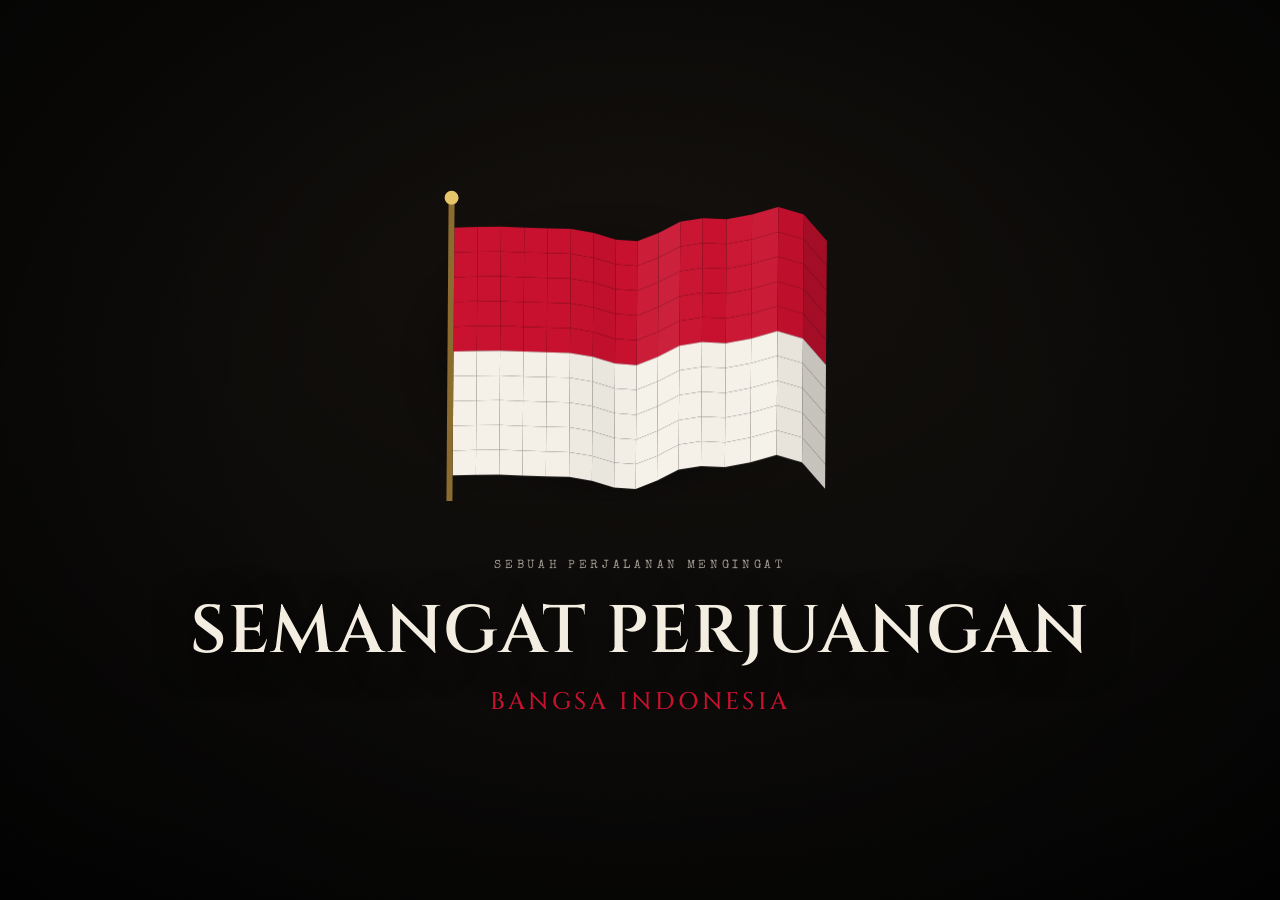
==== index.html @ 509b8d79 "Add files via upload" ====
<!doctype html>
<html lang="id">
<head>
  <meta charset="UTF-8" />
  <meta name="viewport" content="width=device-width, initial-scale=1, viewport-fit=cover" />
  <title>PERJUANGAN — Peta Perjuangan</title>
  <meta name="description" content="Road to Merdeka — sebuah perjalanan mengingat semangat perjuangan bangsa Indonesia." />
  <link rel="preconnect" href="https://fonts.googleapis.com" />
  <link rel="preconnect" href="https://fonts.gstatic.com" crossorigin />
  <link
    href="https://fonts.googleapis.com/css2?family=Cinzel:wght@500;600;700&family=Special+Elite&family=Inter:ital,wght@0,400;0,500;0,600;1,400&display=swap"
    rel="stylesheet"
  />
  <link rel="stylesheet" href="style.css" />
</head>
<body>
  <div id="app">
    <!-- ============================== ENTRANCE 1 — FLAG SPLASH ============================== -->
    <section id="entrance1" class="screen grain" aria-label="Layar pembuka">
      <div class="vignette"></div>

      <div class="flag-wrap" id="flagWrap">
        <canvas id="flagCanvas" aria-hidden="true"></canvas>
      </div>

      <div class="e1-text" id="e1Text">
        <p class="eyebrow">Sebuah Perjalanan Mengingat</p>
        <h1 class="title-display">SEMANGAT PERJUANGAN</h1>
        <p class="title-accent">Bangsa Indonesia</p>
      </div>

      <p class="e1-hint" id="e1Hint">Tekan spasi atau klik untuk melanjutkan</p>
    </section>

    <!-- ============================== ENTRANCE 2 — CREDITS ============================== -->
    <section id="entrance2" class="screen grain" hidden aria-label="Kredit">
      <div class="vignette"></div>
      <div class="credits">
        <p class="eyebrow">Road to Merdeka</p>
        <div class="credits-divider"></div>
        <h2>Dibuat untuk Hackathon</h2>
        <p class="maker">— Nama Pembuat —</p>
        <button class="btn btn--primary" id="ctaEnterMap">Masuk ke Peta Perjuangan</button>
      </div>
    </section>

    <!-- ============================== MAIN — PETA PERJUANGAN ============================== -->
    <section id="mainMap" class="screen" hidden aria-label="Peta Perjuangan">
      <header class="map-header">
        <div class="brand">
          <span class="brand-mark" aria-hidden="true"><span class="top"></span><span class="bottom"></span></span>
          <div class="brand-text">
            <span class="brand-title">PERJUANGAN</span>
            <span class="brand-version">v2.0 · Peta Perjuangan</span>
          </div>
        </div>
        <div class="header-right">
          <span class="dev-badge" id="devBadge" hidden>DEV MODE</span>
          <div class="progress-group">
            <span class="progress-pill" id="progressLabel">0 / 5 MISI</span>
            <div class="progress-track" aria-hidden="true">
              <div class="progress-fill" id="progressFill"></div>
            </div>
          </div>
          <button class="btn btn--ghost" id="resetBtn">Reset Progres</button>
        </div>
      </header>

      <div class="map-body">
        <div id="mapWrap" class="grain">
          <svg class="map-silhouette" viewBox="0 0 100 100" preserveAspectRatio="none" aria-hidden="true">
            <defs>
              <linearGradient id="islandGrad" x1="0" y1="0" x2="0" y2="1">
                <stop offset="0%" stop-color="#1f1a14" />
                <stop offset="100%" stop-color="#0a0908" />
              </linearGradient>
            </defs>
            <!-- abstract archipelago silhouette — stylized, not a literal map -->
            <path
              d="M -5 90 Q 10 75 22 82 T 40 78 Q 46 65 58 68 T 72 60 Q 80 48 92 52 T 108 46 L 108 108 L -5 108 Z"
              fill="url(#islandGrad)"
              opacity="0.85"
            />
            <path
              d="M -5 95 Q 15 84 30 90 T 55 84 Q 65 74 80 78 T 108 70 L 108 108 L -5 108 Z"
              fill="#0f0c09"
              opacity="0.9"
            />
          </svg>
          <div class="fog-layer" aria-hidden="true"></div>
          <div class="embers-layer" id="embersLayer" aria-hidden="true"></div>

          <svg id="routeSvg" viewBox="0 0 100 100" preserveAspectRatio="none" aria-hidden="true">
            <defs>
              <linearGradient id="routeGradient" x1="0" y1="0" x2="1" y2="1">
                <stop offset="0%" stop-color="#4caf6a" />
                <stop offset="100%" stop-color="#eac873" />
              </linearGradient>
            </defs>
            <path id="routeBase" class="route-base" vector-effect="non-scaling-stroke" />
            <path id="routeNext" class="route-next" vector-effect="non-scaling-stroke" />
            <path id="routeProgress" class="route-progress" vector-effect="non-scaling-stroke" />
          </svg>

          <div id="nodesLayer" aria-label="Daftar misi"></div>
          <div class="map-vignette" aria-hidden="true"></div>
        </div>

        <aside id="detailPanel" class="detail-panel" hidden aria-label="Detail misi"></aside>
      </div>
    </section>

    <div id="modalRoot"></div>

    <!-- ============================== STAGE OVERLAY (mini-game) ============================== -->
    <div id="stageOverlay" class="stage-overlay grain" hidden aria-label="Tahap misi">
      <div class="stage-overlay__topbar">
        <div class="stage-overlay__heading">
          <p class="eyebrow">Sumpah Pemuda</p>
          <p class="stage-overlay__hint">Ketuk atau tekan Enter/Spasi pada tiap titik untuk menyambungkannya ke pusat</p>
        </div>
        <div class="stage-overlay__right">
          <span class="progress-pill" id="stageProgress">0 / 6 TERSAMBUNG</span>
          <button class="stage-overlay__close" id="stageCloseBtn" aria-label="Tutup tahap">&times;</button>
        </div>
      </div>

      <div class="stage-play-area" id="stagePlayArea">
        <canvas id="stageCanvas"></canvas>
        <div id="stageOrbsLayer" class="stage-orbs-layer" aria-label="Titik-titik persatuan"></div>
      </div>

      <div class="stage-complete" id="stageCompletePanel" hidden>
        <p class="eyebrow">Satu!</p>
        <h3 class="stage-complete__title">Semangat Persatuan Menyala</h3>
        <p class="stage-complete__body">
          Dari berbagai arah, satu tekad: satu tanah air, satu bangsa, satu bahasa.
        </p>
        <button class="btn btn--primary" id="stageCompleteBtn">Lanjutkan</button>
      </div>
    </div>
  </div>

  <script src="data.js"></script>
  <script src="modal.js"></script>
  <script src="stage-sumpah-pemuda.js"></script>
  <script src="flag.js"></script>
  <script src="map.js"></script>
  <script src="main.js"></script>
</body>
</html>
---- style.css ----
/* ==========================================================================
   PERJUANGAN — style.css
   Design tokens
   Color   : --ink #0A0908 (near-black), --panel #17130F, --red #C8102E,
             --red-deep #7A0A1E, --parch #F3EEE1 (warm white), --gold #C9A227,
             --gold-bright #EAC873
   Type    : "Cinzel" (display serif, cinematic titles) · "Special Elite"
             (typewriter mono, tracked eyebrow labels — echoes the
             Proklamasi manuscript) · "Inter" (UI/body sans)
   Signature: the hand-simulated cloth flag (see flag.js) is the one bold
              gesture; everything else stays quiet, dark and disciplined.
   ========================================================================== */

:root {
  --ink: #0a0908;
  --ink-2: #120f0c;
  --panel: #18140f;
  --panel-2: #1f1a14;
  --red: #c8102e;
  --red-deep: #7a0a1e;
  --parch: #f3eee1;
  --parch-dim: rgba(243, 238, 225, 0.62);
  --parch-faint: rgba(243, 238, 225, 0.36);
  --gold: #c9a227;
  --gold-bright: #eac873;
  --line: rgba(201, 162, 39, 0.22);
  --shadow-black: rgba(0, 0, 0, 0.55);

  --font-display: "Cinzel", "Georgia", serif;
  --font-mono: "Special Elite", "Courier New", monospace;
  --font-ui: "Inter", -apple-system, BlinkMacSystemFont, sans-serif;

  --ease-cinema: cubic-bezier(0.22, 1, 0.36, 1);
}

* {
  box-sizing: border-box;
}

html,
body {
  margin: 0;
  padding: 0;
  height: 100%;
  background: var(--ink);
  color: var(--parch);
  font-family: var(--font-ui);
  overflow: hidden;
}

#app {
  position: relative;
  width: 100vw;
  height: 100vh;
  height: 100dvh;
}

button {
  font-family: inherit;
  cursor: pointer;
}

/* -------------------------------------------------------------------- */
/* Ambient grain texture, applied subtly to dark surfaces                */
/* -------------------------------------------------------------------- */
.grain::after {
  content: "";
  position: absolute;
  inset: 0;
  pointer-events: none;
  opacity: 0.05;
  mix-blend-mode: overlay;
  background-image: url("data:image/svg+xml;utf8,<svg xmlns='http://www.w3.org/2000/svg' width='120' height='120'><filter id='n'><feTurbulence type='fractalNoise' baseFrequency='0.9' numOctaves='2' stitchTiles='stitch'/></filter><rect width='100%25' height='100%25' filter='url(%23n)'/></svg>");
}

/* -------------------------------------------------------------------- */
/* Screens                                                                */
/* -------------------------------------------------------------------- */
.screen {
  position: absolute;
  inset: 0;
  display: flex;
  flex-direction: column;
  align-items: center;
  justify-content: center;
  background: radial-gradient(120% 100% at 50% 30%, var(--ink-2) 0%, var(--ink) 65%, #000 100%);
  opacity: 0;
  transition: opacity 0.6s var(--ease-cinema), filter 0.6s var(--ease-cinema);
}

.screen.is-active {
  opacity: 1;
}

.screen.is-leaving {
  opacity: 0;
  filter: blur(10px);
  transition: opacity 0.7s var(--ease-cinema), filter 0.7s var(--ease-cinema);
}

/* -------------------------------------------------------------------- */
/* Entrance 1 — Flag splash                                               */
/* -------------------------------------------------------------------- */
#entrance1 {
  cursor: pointer;
  touch-action: manipulation;
  opacity: 1; /* controlled via .bg-in for the guideline-timed fade */
  transition: opacity 0.9s ease, filter 0.7s var(--ease-cinema);
}
#entrance1:not(.bg-in) {
  opacity: 0;
}
#entrance1.bg-in {
  opacity: 1;
}
#entrance1.is-leaving,
#entrance1.bg-in.is-leaving {
  opacity: 0;
  filter: blur(12px) brightness(0.7);
}

.vignette {
  position: absolute;
  inset: 0;
  pointer-events: none;
  background: radial-gradient(ellipse at 50% 45%, transparent 35%, rgba(0, 0, 0, 0.75) 100%);
}

.flag-wrap {
  position: relative;
  width: min(78vw, 640px);
  height: min(42vw, 340px);
  opacity: 0;
  transform: scale(0.94);
  transition: opacity 1.1s var(--ease-cinema), transform 1.1s var(--ease-cinema);
}
.flag-wrap.is-in {
  opacity: 1;
  transform: scale(1);
}
#flagCanvas {
  position: absolute;
  inset: 0;
  width: 100%;
  height: 100%;
}

.e1-text {
  margin-top: 2.4rem;
  text-align: center;
  opacity: 0;
  transform: translateY(14px);
  transition: opacity 0.9s var(--ease-cinema), transform 0.9s var(--ease-cinema);
}
.e1-text.is-in {
  opacity: 1;
  transform: translateY(0);
}
.eyebrow {
  font-family: var(--font-mono);
  font-size: 0.72rem;
  letter-spacing: 0.32em;
  text-transform: uppercase;
  color: var(--parch-dim);
  margin: 0 0 0.9rem;
}
.title-display {
  font-family: var(--font-display);
  font-weight: 600;
  font-size: clamp(2.1rem, 6vw, 4.2rem);
  letter-spacing: 0.02em;
  margin: 0;
  color: var(--parch);
  text-shadow: 0 6px 40px rgba(0, 0, 0, 0.6);
}
.title-accent {
  font-family: var(--font-display);
  font-weight: 500;
  font-size: clamp(1rem, 2.4vw, 1.5rem);
  letter-spacing: 0.14em;
  color: var(--red);
  margin: 0.6rem 0 0;
  text-transform: uppercase;
}

.e1-hint {
  position: absolute;
  bottom: 6vh;
  font-family: var(--font-mono);
  font-size: 0.78rem;
  letter-spacing: 0.08em;
  color: var(--parch-faint);
  opacity: 0;
  transition: opacity 1s ease;
  animation: hintPulse 2.6s ease-in-out infinite;
}
.e1-hint.is-in {
  opacity: 1;
}
@keyframes hintPulse {
  0%, 100% { opacity: 0.55; }
  50% { opacity: 1; }
}

/* -------------------------------------------------------------------- */
/* Entrance 2 — Credits                                                   */
/* -------------------------------------------------------------------- */
.credits {
  text-align: center;
  max-width: 560px;
  padding: 0 1.5rem;
}
.credits .eyebrow {
  margin-bottom: 1.1rem;
}
.credits h2 {
  font-family: var(--font-display);
  font-size: clamp(1.6rem, 4vw, 2.4rem);
  margin: 0 0 0.4rem;
}
.credits .maker {
  font-family: var(--font-mono);
  color: var(--gold-bright);
  font-size: 0.95rem;
  letter-spacing: 0.06em;
  margin: 0 0 2.6rem;
}
.credits-divider {
  width: 64px;
  height: 1px;
  background: linear-gradient(90deg, transparent, var(--gold), transparent);
  margin: 0 auto 2.2rem;
}

/* -------------------------------------------------------------------- */
/* Buttons                                                                */
/* -------------------------------------------------------------------- */
.btn {
  border: 1px solid var(--line);
  background: transparent;
  color: var(--parch);
  font-family: var(--font-mono);
  font-size: 0.78rem;
  letter-spacing: 0.14em;
  text-transform: uppercase;
  padding: 0.95rem 2.1rem;
  border-radius: 2px;
  transition: all 0.25s ease;
  cursor: pointer;
  touch-action: manipulation;
  -webkit-tap-highlight-color: transparent;
}
.btn--primary {
  background: linear-gradient(180deg, var(--red) 0%, var(--red-deep) 100%);
  border-color: transparent;
  color: var(--parch);
  box-shadow: 0 8px 30px rgba(200, 16, 46, 0.35);
}
.btn--primary:hover {
  transform: translateY(-1px);
  box-shadow: 0 10px 36px rgba(200, 16, 46, 0.5);
}
.btn--primary:disabled {
  background: #2a2622;
  color: var(--parch-faint);
  box-shadow: none;
  cursor: not-allowed;
  transform: none;
}
.btn--ghost {
  color: var(--parch-dim);
  border-color: var(--line);
}
.btn--ghost:hover {
  border-color: var(--gold);
  color: var(--parch);
}
.btn--danger {
  border-color: var(--red);
  color: var(--red);
}
.btn--danger:hover {
  background: var(--red);
  color: var(--parch);
}

/* -------------------------------------------------------------------- */
/* Main Map — header                                                      */
/* -------------------------------------------------------------------- */
#mainMap {
  align-items: stretch;
  justify-content: flex-start;
  padding: 0;
}
#mainMap.is-active {
  opacity: 1;
}

.map-header {
  display: flex;
  align-items: center;
  justify-content: space-between;
  padding: 1rem 1.6rem;
  border-bottom: 1px solid var(--line);
  background: linear-gradient(180deg, rgba(0, 0, 0, 0.5), transparent);
  z-index: 5;
  flex-shrink: 0;
}
.brand {
  display: flex;
  align-items: center;
  gap: 0.7rem;
}
.brand-mark {
  display: inline-block;
  width: 26px;
  height: 18px;
  border-radius: 1px;
  overflow: hidden;
  box-shadow: 0 2px 10px rgba(0, 0, 0, 0.5);
  flex-shrink: 0;
}
.brand-mark span {
  display: block;
  height: 50%;
}
.brand-mark .top { background: var(--red); }
.brand-mark .bottom { background: var(--parch); }
.brand-text {
  display: flex;
  flex-direction: column;
  line-height: 1.1;
}
.brand-title {
  font-family: var(--font-display);
  font-size: 1.05rem;
  letter-spacing: 0.06em;
}
.brand-version {
  font-family: var(--font-mono);
  font-size: 0.62rem;
  color: var(--parch-faint);
  letter-spacing: 0.05em;
}
.header-right {
  display: flex;
  align-items: center;
  gap: 1.1rem;
}
.progress-group {
  display: flex;
  flex-direction: column;
  align-items: flex-end;
  gap: 0.35rem;
}
.progress-pill {
  font-family: var(--font-mono);
  font-size: 0.72rem;
  letter-spacing: 0.1em;
  color: var(--gold-bright);
  border: 1px solid var(--line);
  padding: 0.42rem 0.8rem;
  border-radius: 999px;
}
.progress-track {
  width: 100px;
  height: 3px;
  border-radius: 999px;
  background: rgba(243, 238, 225, 0.12);
  overflow: hidden;
}
.progress-fill {
  height: 100%;
  width: 0%;
  border-radius: 999px;
  background: linear-gradient(90deg, #4caf6a, var(--gold-bright));
  box-shadow: 0 0 8px rgba(234, 200, 115, 0.6);
  transition: width 0.5s var(--ease-cinema);
}
.dev-badge {
  font-family: var(--font-mono);
  font-size: 0.62rem;
  letter-spacing: 0.1em;
  color: var(--ink);
  background: var(--gold-bright);
  padding: 0.25rem 0.55rem;
  border-radius: 999px;
}

/* -------------------------------------------------------------------- */
/* Main Map — map area                                                    */
/* -------------------------------------------------------------------- */
.map-body {
  position: relative;
  flex: 1;
  overflow: hidden;
}
#mapWrap {
  position: relative;
  width: 100%;
  height: 100%;
}

/* Abstract archipelago silhouette + fog layers, ambient only */
.map-silhouette {
  position: absolute;
  inset: 0;
  opacity: 0.9;
}
.fog-layer {
  position: absolute;
  inset: -10%;
  background: radial-gradient(ellipse 60% 40% at 20% 85%, rgba(122, 10, 30, 0.16), transparent 60%),
    radial-gradient(ellipse 50% 35% at 85% 20%, rgba(201, 162, 39, 0.08), transparent 60%);
  animation: fogDrift 24s ease-in-out infinite alternate;
  pointer-events: none;
}
@keyframes fogDrift {
  0% { transform: translate(0, 0) scale(1); }
  100% { transform: translate(-1.5%, 1%) scale(1.03); }
}

/* Frame the composition and pull focus toward the center of the map,
   matching the vignette language already used on the entrance screens. */
.map-vignette {
  position: absolute;
  inset: 0;
  pointer-events: none;
  background: radial-gradient(ellipse at 50% 46%, transparent 40%, rgba(0, 0, 0, 0.65) 100%);
}

/* Drifting embers — small ambient motes for atmosphere, purely decorative. */
.embers-layer {
  position: absolute;
  inset: 0;
  pointer-events: none;
  overflow: hidden;
}
.ember {
  position: absolute;
  bottom: -4%;
  width: var(--ember-size, 3px);
  height: var(--ember-size, 3px);
  border-radius: 50%;
  background: var(--gold-bright);
  opacity: 0;
  filter: blur(0.3px);
  box-shadow: 0 0 6px 1px rgba(234, 200, 115, 0.7);
  animation: emberRise var(--ember-duration, 14s) linear infinite;
  animation-delay: var(--ember-delay, 0s);
}
@keyframes emberRise {
  0% { transform: translate(0, 0); opacity: 0; }
  8% { opacity: 0.75; }
  85% { opacity: 0.4; }
  100% { transform: translate(var(--ember-drift, 4vw), -112vh); opacity: 0; }
}

#routeSvg {
  position: absolute;
  inset: 0;
  width: 100%;
  height: 100%;
}
.route-base {
  fill: none;
  stroke: rgba(243, 238, 225, 0.2);
  stroke-width: 0.35;
  stroke-linecap: round;
  vector-effect: non-scaling-stroke;
}
.route-next {
  fill: none;
  stroke: var(--gold-bright);
  stroke-width: 0.45;
  stroke-linecap: round;
  stroke-dasharray: 2.2 2.2;
  vector-effect: non-scaling-stroke;
  opacity: 0;
  transition: opacity 0.5s ease;
  filter: drop-shadow(0 0 3px rgba(234, 200, 115, 0.6));
  animation: routeNextFlow 1.4s linear infinite;
}
@keyframes routeNextFlow {
  to { stroke-dashoffset: -4.4; }
}
.route-progress {
  fill: none;
  stroke: url(#routeGradient);
  stroke-width: 0.45;
  stroke-linecap: round;
  vector-effect: non-scaling-stroke;
  transition: opacity 0.5s ease;
  filter: drop-shadow(0 0 4px rgba(201, 162, 39, 0.5));
}

#nodesLayer {
  position: absolute;
  inset: 0;
}

.node {
  position: absolute;
  transform: translate(-50%, -50%);
  display: flex;
  flex-direction: column;
  align-items: center;
  gap: 0.35rem;
  background: none;
  border: none;
  color: var(--parch);
  padding: 0;
  width: 84px;
  cursor: pointer;
  touch-action: manipulation;
  -webkit-tap-highlight-color: transparent;
  transition: transform 0.2s ease;
}
.node:hover:not(.node--locked) {
  transform: translate(-50%, -50%) scale(1.06);
}
.node__shadow {
  position: absolute;
  bottom: -6px;
  left: 50%;
  width: 34px;
  height: 8px;
  border-radius: 50%;
  background: radial-gradient(ellipse, rgba(0, 0, 0, 0.55), transparent 70%);
  transform: translateX(-50%);
  z-index: -1;
}
.node__orbit {
  position: absolute;
  inset: -9px;
  border-radius: 50%;
  border: 1px dashed transparent;
  pointer-events: none;
}
.node--available .node__orbit {
  border-color: rgba(234, 200, 115, 0.55);
  animation: nodeOrbitSpin 9s linear infinite;
}
@keyframes nodeOrbitSpin {
  to { transform: rotate(360deg); }
}
.node__ring {
  position: relative;
  width: 46px;
  height: 46px;
  border-radius: 50%;
  border: 1.5px solid var(--line);
  background: radial-gradient(circle at 40% 35%, var(--panel-2), var(--panel));
  display: flex;
  align-items: center;
  justify-content: center;
}
.node__icon {
  position: absolute;
  inset: 0;
  display: flex;
  align-items: center;
  justify-content: center;
  color: var(--parch-dim);
}
.node__icon svg {
  width: 20px;
  height: 20px;
}
.node__order {
  position: absolute;
  top: -6px;
  right: -4px;
  font-family: var(--font-mono);
  font-size: 0.6rem;
  color: var(--ink);
  background: var(--parch-faint);
  padding: 0.05rem 0.3rem;
  border-radius: 999px;
}
.node__label {
  font-family: var(--font-ui);
  font-size: 0.68rem;
  font-weight: 600;
  letter-spacing: 0.02em;
  text-align: center;
  color: var(--parch-dim);
  text-shadow: 0 2px 8px rgba(0, 0, 0, 0.7);
}

.node--locked .node__ring {
  opacity: 0.45;
  filter: grayscale(0.6);
}
.node--locked .node__label {
  opacity: 0.45;
}
.node--locked { cursor: not-allowed; }

.node--available .node__ring {
  border-color: var(--gold);
  box-shadow: 0 0 0 0 rgba(201, 162, 39, 0.5);
  animation: nodePulse 2.2s ease-out infinite;
}
.node--available .node__icon {
  color: var(--gold-bright);
}
.node--available .node__order {
  background: var(--gold-bright);
}
@keyframes nodePulse {
  0% { box-shadow: 0 0 0 0 rgba(201, 162, 39, 0.45); }
  70% { box-shadow: 0 0 0 14px rgba(201, 162, 39, 0); }
  100% { box-shadow: 0 0 0 0 rgba(201, 162, 39, 0); }
}

.node--completed .node__ring {
  border-color: #4caf6a;
  background: radial-gradient(circle at 40% 35%, #1c2b1f, var(--panel));
}
.node--completed .node__icon {
  color: #7ee0a0;
}
.node--completed .node__order {
  background: #4caf6a;
  color: #0a1a0f;
}
.node--completed .node__ring::after {
  content: "✓";
  position: absolute;
  bottom: -4px;
  right: -2px;
  width: 16px;
  height: 16px;
  border-radius: 50%;
  background: #4caf6a;
  color: #0a1a0f;
  font-size: 0.6rem;
  display: flex;
  align-items: center;
  justify-content: center;
}

.node:focus-visible .node__ring {
  outline: 2px solid var(--gold-bright);
  outline-offset: 3px;
}

/* -------------------------------------------------------------------- */
/* Detail panel — desktop right rail / mobile bottom sheet                */
/* -------------------------------------------------------------------- */
.detail-panel {
  position: absolute;
  top: 0;
  right: 0;
  height: 100%;
  width: min(380px, 90vw);
  background: linear-gradient(180deg, var(--panel), var(--ink-2));
  border-left: 1px solid var(--line);
  padding: 2.2rem 1.8rem;
  transform: translateX(100%);
  transition: transform 0.4s var(--ease-cinema);
  overflow-y: auto;
  z-index: 20;
  box-shadow: -20px 0 60px rgba(0, 0, 0, 0.4);
}
.detail-panel.is-open {
  transform: translateX(0);
}
.panel__close {
  position: absolute;
  top: 1.2rem;
  right: 1.4rem;
  background: none;
  border: none;
  color: var(--parch-dim);
  font-size: 1.6rem;
  line-height: 1;
  cursor: pointer;
  touch-action: manipulation;
  -webkit-tap-highlight-color: transparent;
}
.panel__eyebrow {
  font-family: var(--font-mono);
  font-size: 0.66rem;
  letter-spacing: 0.14em;
  color: var(--gold-bright);
  margin-bottom: 1.1rem;
}
.panel__icon {
  width: 44px;
  height: 44px;
  color: var(--gold-bright);
  margin-bottom: 0.9rem;
}
.panel__icon svg { width: 100%; height: 100%; }
.panel__title {
  font-family: var(--font-display);
  font-size: 1.5rem;
  margin: 0 0 0.15rem;
}
.panel__subtitle {
  font-family: var(--font-ui);
  font-style: italic;
  color: var(--parch-faint);
  font-size: 0.85rem;
  margin-bottom: 0.5rem;
}
.panel__date {
  font-family: var(--font-mono);
  font-size: 0.78rem;
  color: var(--red);
  margin-bottom: 1.2rem;
}
.panel__blurb {
  font-size: 0.92rem;
  line-height: 1.65;
  color: var(--parch-dim);
  margin-bottom: 1.8rem;
}
.panel__cta {
  width: 100%;
  margin-bottom: 0.7rem;
}
.panel__dev {
  width: 100%;
  font-size: 0.66rem;
  padding: 0.6rem 1rem;
}

@media (max-width: 720px) {
  .detail-panel {
    top: auto;
    bottom: 0;
    right: 0;
    left: 0;
    width: 100%;
    height: auto;
    max-height: 78vh;
    border-left: none;
    border-top: 1px solid var(--line);
    border-radius: 16px 16px 0 0;
    transform: translateY(100%);
    padding: 1.6rem 1.4rem 2rem;
  }
  .detail-panel.is-open {
    transform: translateY(0);
  }
  .node { width: 68px; }
  .node__ring { width: 42px; height: 42px; }
  .node__label { font-size: 0.62rem; }
}

/* -------------------------------------------------------------------- */
/* Modal                                                                  */
/* -------------------------------------------------------------------- */
#modalRoot {
  position: fixed;
  inset: 0;
  z-index: 50;
  pointer-events: none;
}
#modalRoot.is-open {
  pointer-events: auto;
}
.modal__backdrop {
  position: absolute;
  inset: 0;
  background: rgba(0, 0, 0, 0.65);
  backdrop-filter: blur(4px);
  opacity: 0;
  transition: opacity 0.25s ease;
}
#modalRoot.is-open .modal__backdrop {
  opacity: 1;
}
.modal__box {
  position: absolute;
  top: 50%;
  left: 50%;
  transform: translate(-50%, -46%);
  width: min(420px, 88vw);
  background: linear-gradient(180deg, var(--panel), var(--ink-2));
  border: 1px solid var(--line);
  border-radius: 4px;
  padding: 2rem 1.9rem;
  opacity: 0;
  transition: opacity 0.3s ease, transform 0.3s var(--ease-cinema);
  box-shadow: 0 30px 80px rgba(0, 0, 0, 0.6);
}
#modalRoot.is-open .modal__box {
  opacity: 1;
  transform: translate(-50%, -50%);
}
.modal__eyebrow {
  font-family: var(--font-mono);
  font-size: 0.66rem;
  letter-spacing: 0.14em;
  color: var(--gold-bright);
  margin-bottom: 0.8rem;
}
.modal__title {
  font-family: var(--font-display);
  font-size: 1.3rem;
  margin: 0 0 0.7rem;
}
.modal__body {
  font-size: 0.9rem;
  line-height: 1.6;
  color: var(--parch-dim);
  margin: 0 0 1.6rem;
}
.modal__actions {
  display: flex;
  justify-content: flex-end;
  gap: 0.7rem;
}

/* -------------------------------------------------------------------- */
/* Stage overlay — mini-game shell (e.g. Sumpah Pemuda "Satukan Suara")  */
/* -------------------------------------------------------------------- */
.stage-overlay {
  position: fixed;
  inset: 0;
  z-index: 60;
  display: flex;
  flex-direction: column;
  background: radial-gradient(120% 100% at 50% 20%, var(--ink-2) 0%, var(--ink) 60%, #000 100%);
  opacity: 0;
  pointer-events: none;
  transition: opacity 0.4s var(--ease-cinema);
}
.stage-overlay.is-open {
  opacity: 1;
  pointer-events: auto;
}
.stage-overlay__topbar {
  display: flex;
  align-items: center;
  justify-content: space-between;
  padding: 1.1rem 1.6rem;
  border-bottom: 1px solid var(--line);
  flex-shrink: 0;
}
.stage-overlay__heading .eyebrow {
  margin: 0 0 0.3rem;
}
.stage-overlay__hint {
  font-family: var(--font-ui);
  font-style: italic;
  font-size: 0.82rem;
  color: var(--parch-dim);
  margin: 0;
}
.stage-overlay__right {
  display: flex;
  align-items: center;
  gap: 1rem;
}
.stage-overlay__close {
  background: none;
  border: 1px solid var(--line);
  color: var(--parch-dim);
  width: 34px;
  height: 34px;
  border-radius: 50%;
  font-size: 1.3rem;
  line-height: 1;
  display: flex;
  align-items: center;
  justify-content: center;
  transition: all 0.2s ease;
  cursor: pointer;
  touch-action: manipulation;
  -webkit-tap-highlight-color: transparent;
}
.stage-overlay__close:hover {
  border-color: var(--gold);
  color: var(--parch);
}

#stageCanvas {
  position: absolute;
  inset: 0;
  width: 100%;
  height: 100%;
  pointer-events: none; /* purely decorative now — orbs are real buttons above it */
}

.stage-play-area {
  position: relative;
  flex: 1;
  width: 100%;
  overflow: hidden;
}

.stage-orbs-layer {
  position: absolute;
  inset: 0;
}

.orb {
  position: absolute;
  transform: translate(-50%, -50%);
  width: 64px;
  height: 64px;
  border-radius: 50%;
  border: 1.5px solid rgba(243, 238, 225, 0.18);
  background: radial-gradient(circle at 38% 34%, var(--orb-color), var(--panel) 145%);
  display: flex;
  align-items: center;
  justify-content: center;
  color: var(--orb-color);
  cursor: pointer;
  touch-action: manipulation;
  -webkit-tap-highlight-color: transparent;
  box-shadow: 0 0 0 0 rgba(234, 200, 115, 0.3);
  animation: orbInvite 2.4s ease-in-out infinite;
  transition: transform 0.2s ease, box-shadow 0.2s ease, background 0.4s ease, border-color 0.4s ease;
}
.orb__ring {
  position: absolute;
  inset: -6px;
  border-radius: 50%;
  border: 1px dashed var(--orb-color);
  opacity: 0.4;
}
.orb__icon {
  width: 24px;
  height: 24px;
  display: flex;
}
.orb__icon svg {
  width: 100%;
  height: 100%;
}
.orb:hover,
.orb:focus-visible {
  transform: translate(-50%, -50%) scale(1.08);
  box-shadow: 0 0 22px 2px rgba(234, 200, 115, 0.4);
}
.orb:focus-visible {
  outline: 2px solid var(--gold-bright);
  outline-offset: 4px;
}
@keyframes orbInvite {
  0%, 100% { box-shadow: 0 0 0 0 rgba(234, 200, 115, 0.22); }
  50% { box-shadow: 0 0 16px 2px rgba(234, 200, 115, 0.32); }
}
.orb--connected {
  animation: none;
  cursor: default;
  pointer-events: none; /* inert once connected — also stops :hover from re-triggering the invite state */
  border-color: var(--gold);
  background: radial-gradient(circle at 38% 34%, #2a230f, var(--panel));
  color: var(--gold-bright);
  box-shadow: 0 0 24px 4px rgba(234, 200, 115, 0.45);
  transform: translate(-50%, -50%) scale(0.94);
}
.orb--connected .orb__ring {
  border-style: solid;
  border-color: var(--gold-bright);
  opacity: 0.8;
}

@media (max-width: 480px) {
  .orb { width: 52px; height: 52px; }
  .orb__icon { width: 20px; height: 20px; }
}

.stage-complete {
  position: absolute;
  top: 50%;
  left: 50%;
  transform: translate(-50%, -46%);
  width: min(420px, 88vw);
  text-align: center;
  background: linear-gradient(180deg, var(--panel), var(--ink-2));
  border: 1px solid var(--line);
  border-radius: 4px;
  padding: 2.2rem 1.9rem;
  opacity: 0;
  transition: opacity 0.35s ease, transform 0.35s var(--ease-cinema);
  box-shadow: 0 30px 90px rgba(0, 0, 0, 0.65);
}
.stage-complete.is-in {
  opacity: 1;
  transform: translate(-50%, -50%);
}
.stage-complete .eyebrow {
  color: var(--gold-bright);
  font-size: 0.9rem;
  letter-spacing: 0.3em;
}
.stage-complete__title {
  font-family: var(--font-display);
  font-size: 1.4rem;
  margin: 0.4rem 0 0.8rem;
}
.stage-complete__body {
  font-size: 0.9rem;
  line-height: 1.6;
  color: var(--parch-dim);
  margin: 0 0 1.6rem;
}

@media (max-width: 480px) {
  .stage-overlay__topbar {
    padding: 0.9rem 1rem;
    flex-wrap: wrap;
    gap: 0.6rem;
  }
}

/* -------------------------------------------------------------------- */
/* Reduced motion                                                         */
/* -------------------------------------------------------------------- */
@media (prefers-reduced-motion: reduce) {
  .node--available .node__ring,
  .node--available .node__orbit,
  .orb,
  .ember,
  .route-next,
  .e1-hint,
  .fog-layer {
    animation: none !important;
  }
  .screen,
  .flag-wrap,
  .e1-text,
  .detail-panel,
  .modal__box,
  .stage-overlay,
  .stage-complete {
    transition-duration: 0.15s !important;
  }
}

/* -------------------------------------------------------------------- */
/* Small screens — entrance text scaling                                  */
/* -------------------------------------------------------------------- */
@media (max-width: 480px) {
  .flag-wrap { width: 90vw; height: 48vw; }
  .map-header { padding: 0.8rem 1rem; }
  .brand-title { font-size: 0.92rem; }
  .header-right { gap: 0.6rem; }
  .progress-track { display: none; }
  .btn--ghost#resetBtn { padding: 0.6rem 0.9rem; font-size: 0.66rem; }
}
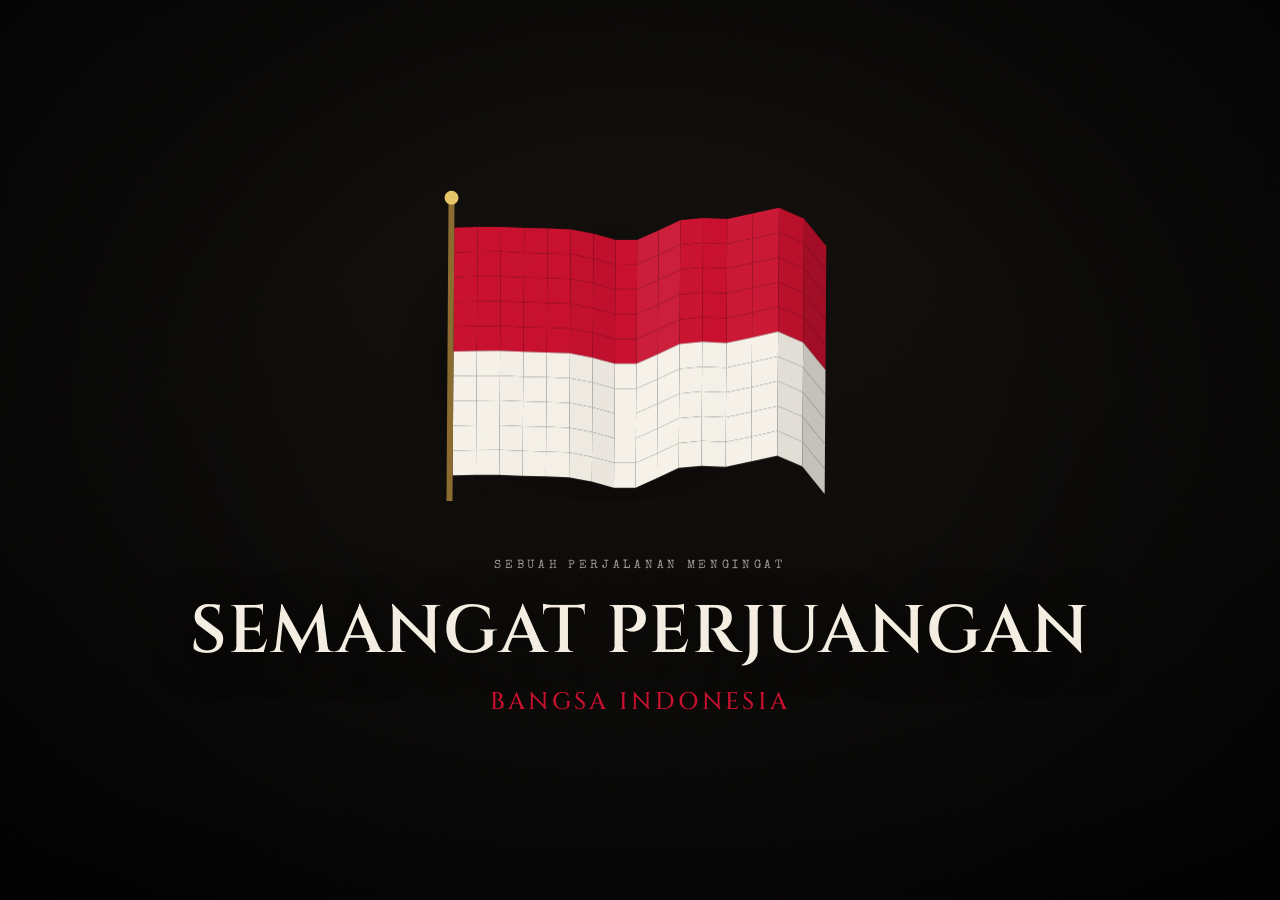
==== commit 6e0ebccf: "Add files via upload" ====
--- a/index.html
+++ b/index.html
@@ -143,7 +143,7 @@
 
   <script src="data.js"></script>
   <script src="modal.js"></script>
-  <script src="stage-sumpah-pemuda.js"></script>
+  <script src="stages/sumpah-pemuda/stage.js"></script>
   <script src="flag.js"></script>
   <script src="map.js"></script>
   <script src="main.js"></script>
--- a/style.css
+++ b/style.css
@@ -127,6 +127,7 @@
 }
 
 .flag-wrap {
+  pointer-events: none;
   position: relative;
   width: min(78vw, 640px);
   height: min(42vw, 340px);
@@ -139,6 +140,7 @@
   transform: scale(1);
 }
 #flagCanvas {
+  pointer-events: none; /* clicks/touches must reach #entrance1 */
   position: absolute;
   inset: 0;
   width: 100%;
@@ -1012,6 +1014,82 @@
   }
 }
 
+
+/* -------------------------------------------------------------------- */
+/* Solemn orbs (Sumpah Pemuda stage)                                      */
+/* -------------------------------------------------------------------- */
+.orb--solemn {
+  width: 72px;
+  height: 72px;
+  border: 1px solid rgba(243, 238, 225, 0.14);
+  background: radial-gradient(circle at 38% 32%, #1f1a14 0%, #12100c 100%);
+  box-shadow: 0 0 0 0 rgba(201, 162, 39, 0.15);
+  animation: orbInviteSolemn 3.2s ease-in-out infinite;
+  color: var(--parch-dim);
+}
+.orb--solemn .orb__core {
+  width: 18px;
+  height: 18px;
+  border-radius: 50%;
+  background: radial-gradient(circle at 40% 35%, var(--orb-color), #0a0908 120%);
+  box-shadow: 0 0 10px 1px color-mix(in srgb, var(--orb-color) 50%, transparent);
+  transition: transform 0.35s ease, box-shadow 0.35s ease;
+}
+.orb--solemn .orb__label {
+  position: absolute;
+  top: calc(100% + 8px);
+  left: 50%;
+  transform: translateX(-50%);
+  font-family: var(--font-mono);
+  font-size: 0.58rem;
+  letter-spacing: 0.08em;
+  text-transform: uppercase;
+  color: var(--parch-faint);
+  white-space: nowrap;
+  pointer-events: none;
+  opacity: 0.75;
+}
+.orb--solemn .orb__ring {
+  border: 1px solid rgba(201, 162, 39, 0.22);
+  opacity: 0.55;
+  border-style: solid;
+}
+.orb--solemn:hover,
+.orb--solemn:focus-visible {
+  border-color: rgba(201, 162, 39, 0.45);
+  box-shadow: 0 0 20px 2px rgba(201, 162, 39, 0.22);
+}
+.orb--solemn.orb--connected {
+  animation: none;
+  border-color: var(--gold);
+  background: radial-gradient(circle at 38% 32%, #1a1610, #0e0c09);
+  box-shadow: 0 0 22px 3px rgba(234, 200, 115, 0.35);
+  transform: translate(-50%, -50%) scale(0.96);
+}
+.orb--solemn.orb--connected .orb__core {
+  background: radial-gradient(circle at 40% 35%, var(--gold-bright), #2a230f);
+  box-shadow: 0 0 14px 2px rgba(234, 200, 115, 0.55);
+  transform: scale(1.15);
+}
+.orb--solemn.orb--connected .orb__label {
+  color: var(--gold-bright);
+  opacity: 1;
+}
+.orb--solemn.orb--connected .orb__ring {
+  border-color: var(--gold-bright);
+  opacity: 0.85;
+}
+@keyframes orbInviteSolemn {
+  0%, 100% { box-shadow: 0 0 0 0 rgba(201, 162, 39, 0.12); }
+  50% { box-shadow: 0 0 14px 1px rgba(201, 162, 39, 0.22); }
+}
+
+@media (max-width: 480px) {
+  .orb--solemn { width: 58px; height: 58px; }
+  .orb--solemn .orb__core { width: 14px; height: 14px; }
+  .orb--solemn .orb__label { font-size: 0.52rem; top: calc(100% + 6px); }
+}
+
 /* -------------------------------------------------------------------- */
 /* Reduced motion                                                         */
 /* -------------------------------------------------------------------- */
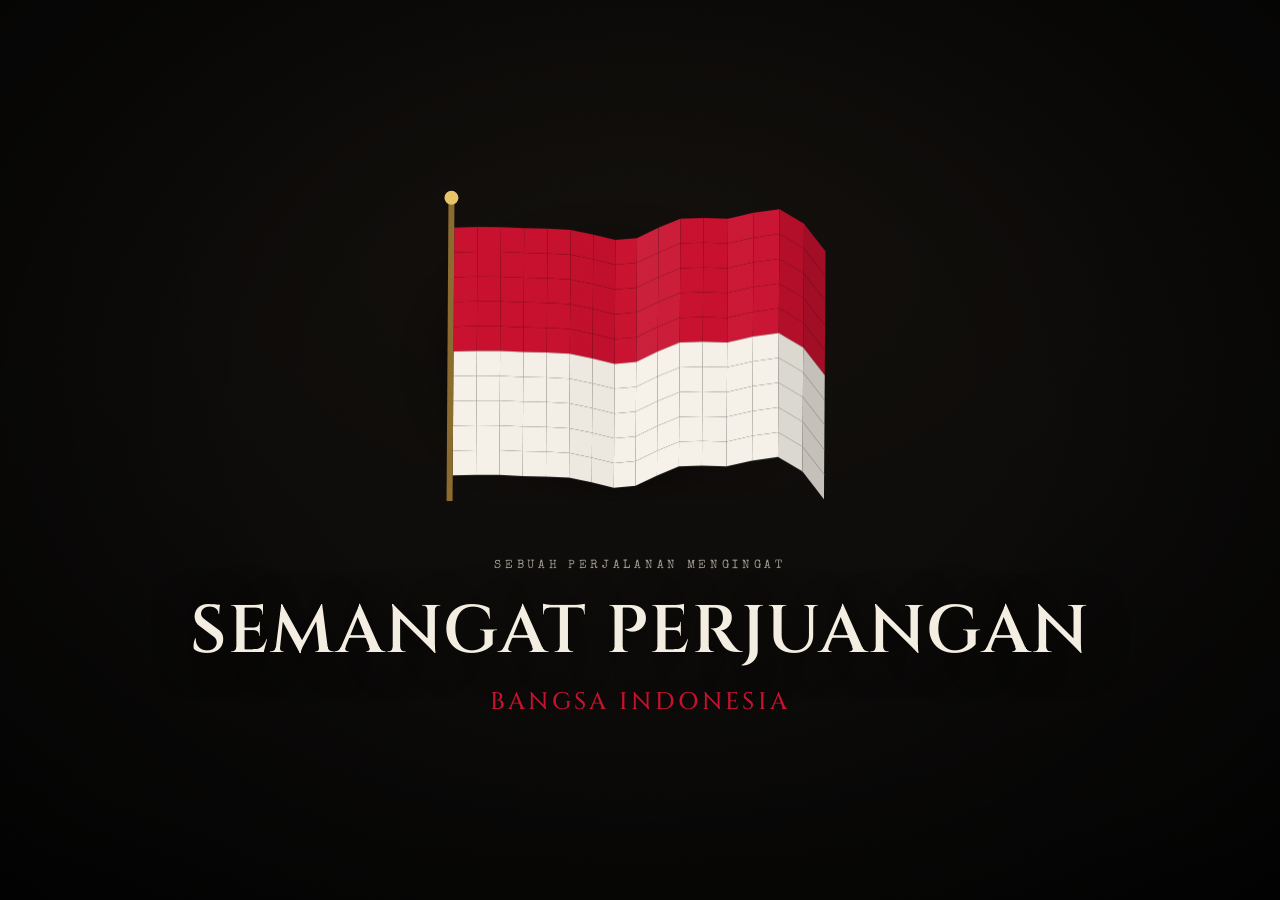
==== commit fafccd4b: "Add files via upload" ====
--- a/index.html
+++ b/index.html
@@ -30,6 +30,9 @@
       </div>
 
       <p class="e1-hint" id="e1Hint">Tekan spasi atau klik untuk melanjutkan</p>
+
+      <!-- Full-screen invisible hit target — guarantees mouse & touch always work -->
+      <button type="button" id="e1Hit" class="e1-hit" aria-label="Lanjutkan ke layar berikutnya"></button>
     </section>
 
     <!-- ============================== ENTRANCE 2 — CREDITS ============================== -->
--- a/style.css
+++ b/style.css
@@ -1090,6 +1090,37 @@
   .orb--solemn .orb__label { font-size: 0.52rem; top: calc(100% + 6px); }
 }
 
+
+/* Full-screen hit target for Entrance 1 — always on top of decorative layers */
+.e1-hit {
+  position: absolute;
+  inset: 0;
+  z-index: 50;
+  width: 100%;
+  height: 100%;
+  margin: 0;
+  padding: 0;
+  border: none;
+  background: transparent;
+  cursor: pointer;
+  -webkit-tap-highlight-color: transparent;
+  touch-action: manipulation;
+  pointer-events: auto;
+}
+/* Decorative layers must never steal clicks */
+#entrance1 .vignette,
+#entrance1 .flag-wrap,
+#entrance1 #flagCanvas,
+#entrance1 .e1-text,
+#entrance1 .e1-hint {
+  pointer-events: none !important;
+}
+#entrance1 {
+  pointer-events: auto;
+  cursor: pointer;
+  touch-action: manipulation;
+}
+
 /* -------------------------------------------------------------------- */
 /* Reduced motion                                                         */
 /* -------------------------------------------------------------------- */
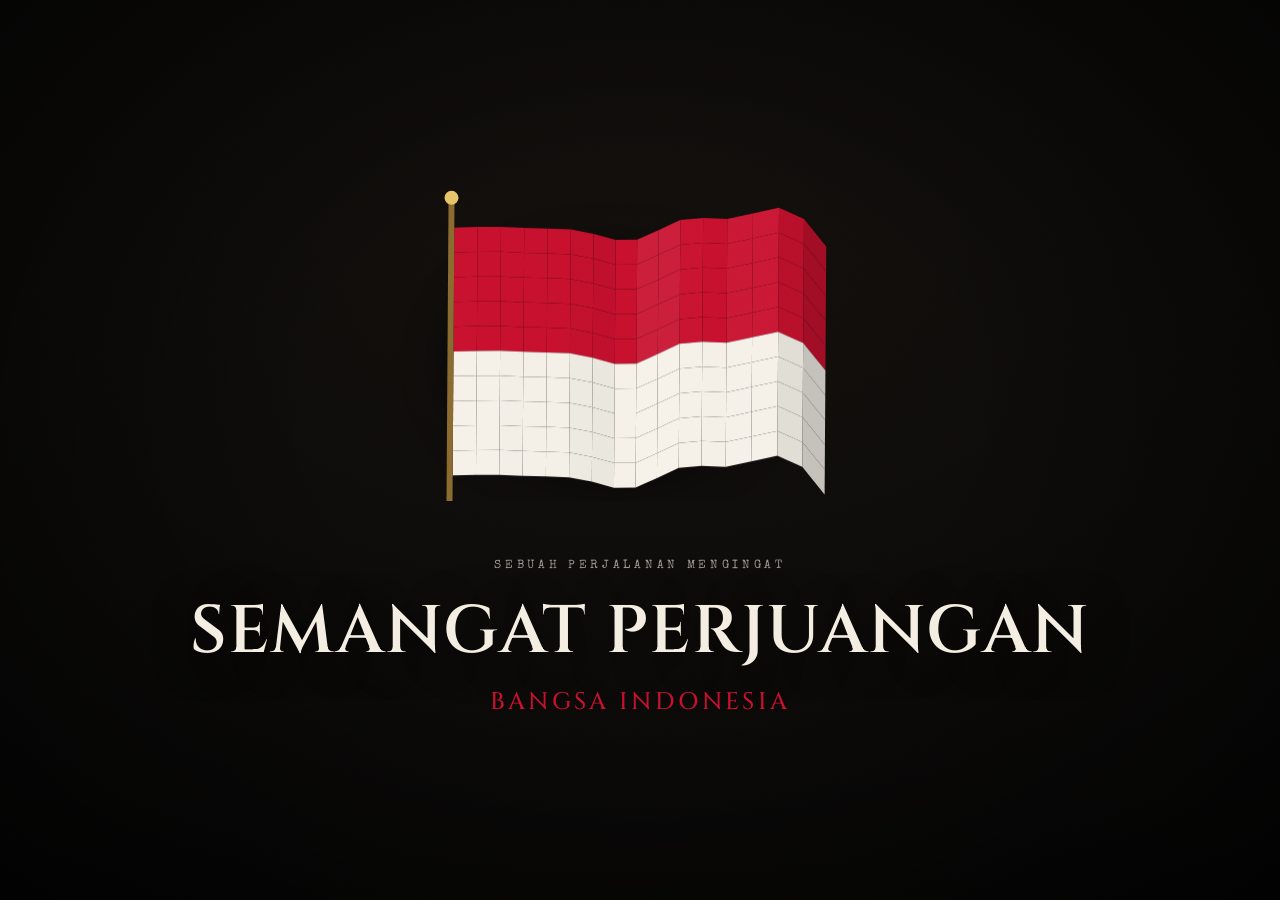
==== commit 21f1a653: "Add files via upload" ====
--- a/index.html
+++ b/index.html
@@ -31,7 +31,7 @@
 
       <p class="e1-hint" id="e1Hint">Tekan spasi atau klik untuk melanjutkan</p>
 
-      <!-- Full-screen invisible hit target — guarantees mouse & touch always work -->
+      <!-- Full-screen invisible hit target — mouse & touch always work -->
       <button type="button" id="e1Hit" class="e1-hit" aria-label="Lanjutkan ke layar berikutnya"></button>
     </section>
 
@@ -54,7 +54,7 @@
           <span class="brand-mark" aria-hidden="true"><span class="top"></span><span class="bottom"></span></span>
           <div class="brand-text">
             <span class="brand-title">PERJUANGAN</span>
-            <span class="brand-version">v2.0 · Peta Perjuangan</span>
+            <span class="brand-version">v2.1 · Peta Perjuangan</span>
           </div>
         </div>
         <div class="header-right">
@@ -78,7 +78,6 @@
                 <stop offset="100%" stop-color="#0a0908" />
               </linearGradient>
             </defs>
-            <!-- abstract archipelago silhouette — stylized, not a literal map -->
             <path
               d="M -5 90 Q 10 75 22 82 T 40 78 Q 46 65 58 68 T 72 60 Q 80 48 92 52 T 108 46 L 108 108 L -5 108 Z"
               fill="url(#islandGrad)"
@@ -115,15 +114,15 @@
 
     <div id="modalRoot"></div>
 
-    <!-- ============================== STAGE OVERLAY (mini-game) ============================== -->
+    <!-- ============================== STAGE OVERLAY (Sumpah Pemuda) ============================== -->
     <div id="stageOverlay" class="stage-overlay grain" hidden aria-label="Tahap misi">
       <div class="stage-overlay__topbar">
         <div class="stage-overlay__heading">
-          <p class="eyebrow">Sumpah Pemuda</p>
-          <p class="stage-overlay__hint">Ketuk atau tekan Enter/Spasi pada tiap titik untuk menyambungkannya ke pusat</p>
+          <p class="eyebrow">Sumpah Pemuda · Satukan Suara</p>
+          <p class="stage-overlay__hint">Ketuk setiap suara daerah hingga semua tersambung ke pusat tekad.</p>
         </div>
         <div class="stage-overlay__right">
-          <span class="progress-pill" id="stageProgress">0 / 6 TERSAMBUNG</span>
+          <span class="progress-pill" id="stageProgress">0 / 6 SUARA</span>
           <button class="stage-overlay__close" id="stageCloseBtn" aria-label="Tutup tahap">&times;</button>
         </div>
       </div>
@@ -135,9 +134,9 @@
 
       <div class="stage-complete" id="stageCompletePanel" hidden>
         <p class="eyebrow">Satu!</p>
-        <h3 class="stage-complete__title">Semangat Persatuan Menyala</h3>
+        <h3 class="stage-complete__title">Satu Nusa · Satu Bangsa · Satu Bahasa</h3>
         <p class="stage-complete__body">
-          Dari berbagai arah, satu tekad: satu tanah air, satu bangsa, satu bahasa.
+          Dari penjuru yang berbeda, satu tekad yang sama. Ikrar yang menjadi fondasi persatuan menuju kemerdekaan.
         </p>
         <button class="btn btn--primary" id="stageCompleteBtn">Lanjutkan</button>
       </div>
@@ -146,7 +145,7 @@
 
   <script src="data.js"></script>
   <script src="modal.js"></script>
-  <script src="stages/sumpah-pemuda/stage.js"></script>
+  <script src="stage-sumpah-pemuda.js"></script>
   <script src="flag.js"></script>
   <script src="map.js"></script>
   <script src="main.js"></script>
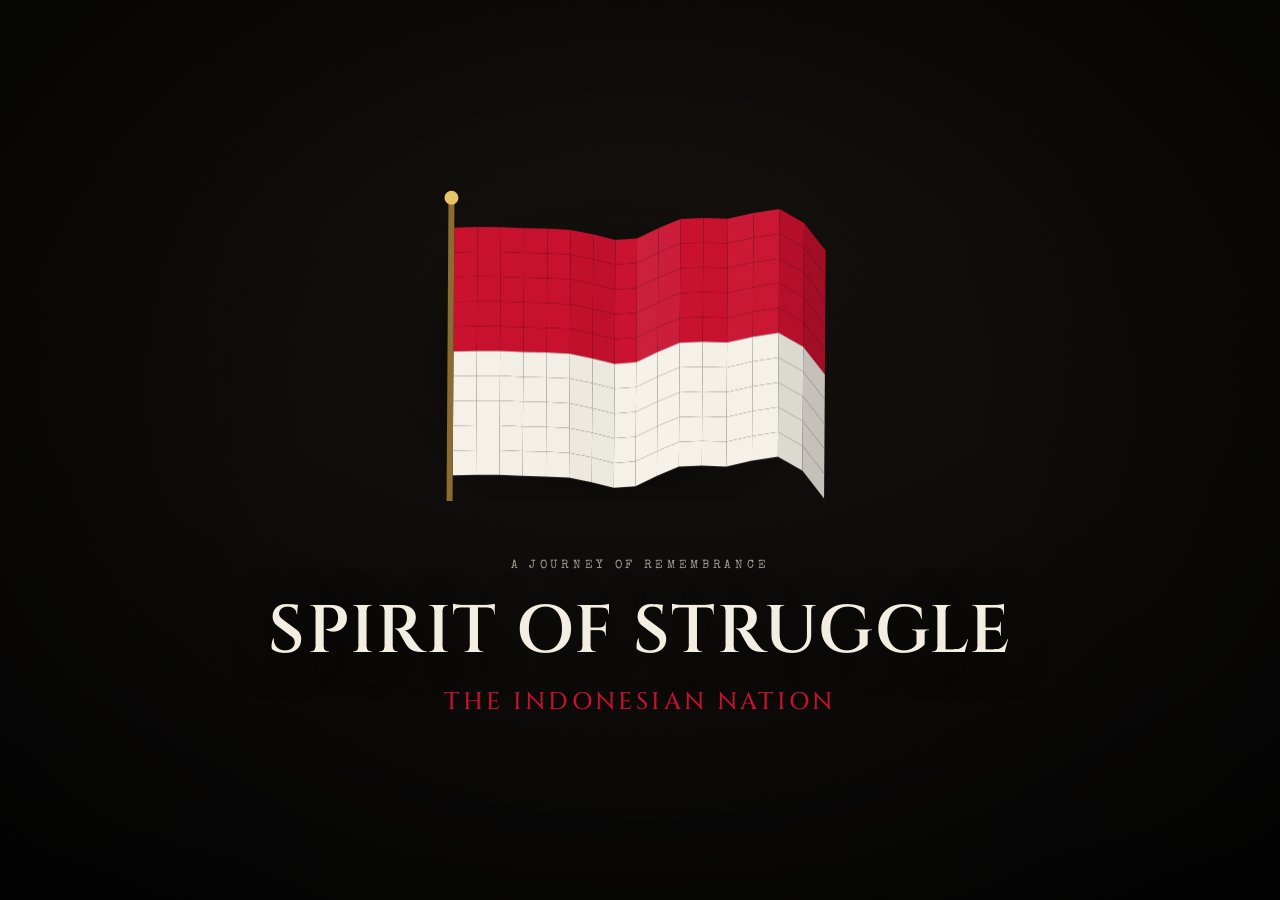
==== commit 5f9994d1: "Add files via upload" ====
--- a/index.html
+++ b/index.html
@@ -7,68 +7,114 @@
   <meta name="description" content="Road to Merdeka — sebuah perjalanan mengingat semangat perjuangan bangsa Indonesia." />
   <link rel="preconnect" href="https://fonts.googleapis.com" />
   <link rel="preconnect" href="https://fonts.gstatic.com" crossorigin />
-  <link
-    href="https://fonts.googleapis.com/css2?family=Cinzel:wght@500;600;700&family=Special+Elite&family=Inter:ital,wght@0,400;0,500;0,600;1,400&display=swap"
-    rel="stylesheet"
-  />
+  <link href="https://fonts.googleapis.com/css2?family=Cinzel:wght@500;600;700&family=Special+Elite&family=Inter:ital,wght@0,400;0,500;0,600;1,400&display=swap" rel="stylesheet" />
   <link rel="stylesheet" href="style.css" />
 </head>
 <body>
   <div id="app">
-    <!-- ============================== ENTRANCE 1 — FLAG SPLASH ============================== -->
+    <!-- ENTRANCE 1 -->
     <section id="entrance1" class="screen grain" aria-label="Layar pembuka">
       <div class="vignette"></div>
-
       <div class="flag-wrap" id="flagWrap">
         <canvas id="flagCanvas" aria-hidden="true"></canvas>
       </div>
-
       <div class="e1-text" id="e1Text">
-        <p class="eyebrow">Sebuah Perjalanan Mengingat</p>
-        <h1 class="title-display">SEMANGAT PERJUANGAN</h1>
-        <p class="title-accent">Bangsa Indonesia</p>
+        <p class="eyebrow" data-i18n="e1_eyebrow">Sebuah Perjalanan Mengingat</p>
+        <h1 class="title-display" data-i18n="e1_title">SEMANGAT PERJUANGAN</h1>
+        <p class="title-accent" data-i18n="e1_accent">Bangsa Indonesia</p>
       </div>
-
-      <p class="e1-hint" id="e1Hint">Tekan spasi atau klik untuk melanjutkan</p>
-
-      <!-- Full-screen invisible hit target — mouse & touch always work -->
-      <button type="button" id="e1Hit" class="e1-hit" aria-label="Lanjutkan ke layar berikutnya"></button>
+      <p class="e1-hint" id="e1Hint" data-i18n="e1_hint">Tekan spasi atau klik untuk melanjutkan</p>
+      <button type="button" id="e1Hit" class="e1-hit" aria-label="Continue"></button>
     </section>
 
-    <!-- ============================== ENTRANCE 2 — CREDITS ============================== -->
+    <!-- ENTRANCE 2 -->
     <section id="entrance2" class="screen grain" hidden aria-label="Kredit">
+      <button type="button" class="lang-switch" id="langBtnE2" aria-label="Switch language">EN</button>
       <div class="vignette"></div>
       <div class="credits">
-        <p class="eyebrow">Road to Merdeka</p>
+        <p class="eyebrow" data-i18n="e2_eyebrow">Road to Merdeka</p>
         <div class="credits-divider"></div>
-        <h2>Dibuat untuk Hackathon</h2>
-        <p class="maker">— Nama Pembuat —</p>
-        <button class="btn btn--primary" id="ctaEnterMap">Masuk ke Peta Perjuangan</button>
+        <h2 data-i18n="e2_heading">Dibuat untuk Hackathon</h2>
+        <p class="maker" data-i18n="e2_maker">— Nama Pembuat —</p>
+        <button class="btn btn--primary" id="ctaContinue" data-i18n="e2_cta">Lanjutkan</button>
       </div>
     </section>
 
-    <!-- ============================== MAIN — PETA PERJUANGAN ============================== -->
+    <!-- MODE SELECT -->
+    <section id="modeSelect" class="screen grain" hidden aria-label="Pilih mode">
+      <button type="button" class="lang-switch" id="langBtnMode" aria-label="Switch language">EN</button>
+      <div class="vignette"></div>
+      <div class="mode-select">
+        <p class="eyebrow" data-i18n="mode_title">Pilih Mode</p>
+        <p class="mode-sub" data-i18n="mode_sub">Bagaimana kamu ingin menempuh perjalanan ini?</p>
+        <div class="mode-cards">
+          <button type="button" class="mode-card" id="btnModeLearn">
+            <span class="mode-card__tag">01</span>
+            <span class="mode-card__title" data-i18n="mode_learn_title">Mode Belajar</span>
+            <span class="mode-card__desc" data-i18n="mode_learn_desc">Pelajari sejarah kemerdekaan secara mendalam melalui artikel lengkap setiap babak perjuangan.</span>
+            <span class="mode-card__cta" data-i18n="mode_learn_cta">Mulai Belajar</span>
+          </button>
+          <button type="button" class="mode-card mode-card--game" id="btnModeGame">
+            <span class="mode-card__tag">02</span>
+            <span class="mode-card__title" data-i18n="mode_game_title">Mode Game</span>
+            <span class="mode-card__desc" data-i18n="mode_game_desc">Jelajahi peta perjuangan, selesaikan misi, dan rasakan garis besar sejarah lewat pengalaman interaktif.</span>
+            <span class="mode-card__cta" data-i18n="mode_game_cta">Masuk ke Peta</span>
+          </button>
+        </div>
+      </div>
+    </section>
+
+    <!-- LEARN MODE -->
+    <section id="learnMode" class="screen" hidden aria-label="Mode Belajar">
+      <header class="map-header">
+        <div class="brand">
+          <span class="brand-mark" aria-hidden="true"><span class="top"></span><span class="bottom"></span></span>
+          <div class="brand-text">
+            <span class="brand-title">PERJUANGAN</span>
+            <span class="brand-version" id="learnBrandVersion">Mode Belajar</span>
+          </div>
+        </div>
+        <div class="header-right">
+          <button type="button" class="lang-switch lang-switch--inline" id="langBtnLearn">EN</button>
+          <div class="progress-group">
+            <span class="progress-pill" id="learnProgressLabel">0 / 5 BAB</span>
+            <div class="progress-track"><div class="progress-fill" id="learnProgressFill"></div></div>
+          </div>
+          <button class="btn btn--ghost" id="learnResetBtn">Reset Progres</button>
+          <button class="btn btn--ghost" id="learnBackBtn">Ganti Mode</button>
+        </div>
+      </header>
+      <div class="learn-body">
+        <div class="learn-list-wrap">
+          <div id="learnList" class="learn-list"></div>
+        </div>
+        <div id="learnArticleWrap" class="learn-article-wrap" hidden>
+          <article id="learnArticle" class="learn-article"></article>
+        </div>
+      </div>
+    </section>
+
+    <!-- MAIN MAP (GAME) -->
     <section id="mainMap" class="screen" hidden aria-label="Peta Perjuangan">
       <header class="map-header">
         <div class="brand">
           <span class="brand-mark" aria-hidden="true"><span class="top"></span><span class="bottom"></span></span>
           <div class="brand-text">
             <span class="brand-title">PERJUANGAN</span>
-            <span class="brand-version">v2.1 · Peta Perjuangan</span>
+            <span class="brand-version" id="gameBrandVersion">Mode Game · Peta Perjuangan</span>
           </div>
         </div>
         <div class="header-right">
+          <button type="button" class="lang-switch lang-switch--inline" id="langBtnGame">EN</button>
           <span class="dev-badge" id="devBadge" hidden>DEV MODE</span>
           <div class="progress-group">
             <span class="progress-pill" id="progressLabel">0 / 5 MISI</span>
-            <div class="progress-track" aria-hidden="true">
-              <div class="progress-fill" id="progressFill"></div>
-            </div>
+            <div class="progress-track"><div class="progress-fill" id="progressFill"></div></div>
           </div>
           <button class="btn btn--ghost" id="resetBtn">Reset Progres</button>
+          <button class="btn btn--ghost" id="gameBackBtn">Ganti Mode</button>
         </div>
       </header>
-
       <div class="map-body">
         <div id="mapWrap" class="grain">
           <svg class="map-silhouette" viewBox="0 0 100 100" preserveAspectRatio="none" aria-hidden="true">
@@ -78,20 +124,11 @@
                 <stop offset="100%" stop-color="#0a0908" />
               </linearGradient>
             </defs>
-            <path
-              d="M -5 90 Q 10 75 22 82 T 40 78 Q 46 65 58 68 T 72 60 Q 80 48 92 52 T 108 46 L 108 108 L -5 108 Z"
-              fill="url(#islandGrad)"
-              opacity="0.85"
-            />
-            <path
-              d="M -5 95 Q 15 84 30 90 T 55 84 Q 65 74 80 78 T 108 70 L 108 108 L -5 108 Z"
-              fill="#0f0c09"
-              opacity="0.9"
-            />
+            <path d="M -5 90 Q 10 75 22 82 T 40 78 Q 46 65 58 68 T 72 60 Q 80 48 92 52 T 108 46 L 108 108 L -5 108 Z" fill="url(#islandGrad)" opacity="0.85"/>
+            <path d="M -5 95 Q 15 84 30 90 T 55 84 Q 65 74 80 78 T 108 70 L 108 108 L -5 108 Z" fill="#0f0c09" opacity="0.9"/>
           </svg>
           <div class="fog-layer" aria-hidden="true"></div>
           <div class="embers-layer" id="embersLayer" aria-hidden="true"></div>
-
           <svg id="routeSvg" viewBox="0 0 100 100" preserveAspectRatio="none" aria-hidden="true">
             <defs>
               <linearGradient id="routeGradient" x1="0" y1="0" x2="1" y2="1">
@@ -103,51 +140,47 @@
             <path id="routeNext" class="route-next" vector-effect="non-scaling-stroke" />
             <path id="routeProgress" class="route-progress" vector-effect="non-scaling-stroke" />
           </svg>
-
-          <div id="nodesLayer" aria-label="Daftar misi"></div>
+          <div id="nodesLayer" aria-label="Missions"></div>
           <div class="map-vignette" aria-hidden="true"></div>
         </div>
-
-        <aside id="detailPanel" class="detail-panel" hidden aria-label="Detail misi"></aside>
+        <aside id="detailPanel" class="detail-panel" hidden aria-label="Detail"></aside>
       </div>
     </section>
 
     <div id="modalRoot"></div>
 
-    <!-- ============================== STAGE OVERLAY (Sumpah Pemuda) ============================== -->
-    <div id="stageOverlay" class="stage-overlay grain" hidden aria-label="Tahap misi">
+    <!-- STAGE OVERLAY -->
+    <div id="stageOverlay" class="stage-overlay grain" hidden aria-label="Stage">
       <div class="stage-overlay__topbar">
         <div class="stage-overlay__heading">
-          <p class="eyebrow">Sumpah Pemuda · Satukan Suara</p>
-          <p class="stage-overlay__hint">Ketuk setiap suara daerah hingga semua tersambung ke pusat tekad.</p>
+          <p class="eyebrow">Sumpah Pemuda</p>
+          <p class="stage-overlay__hint" data-i18n="stage_hint">Ketuk setiap suara daerah hingga semua tersambung ke pusat tekad.</p>
         </div>
         <div class="stage-overlay__right">
-          <span class="progress-pill" id="stageProgress">0 / 6 SUARA</span>
-          <button class="stage-overlay__close" id="stageCloseBtn" aria-label="Tutup tahap">&times;</button>
+          <span class="progress-pill" id="stageProgress">0 / 6</span>
+          <button class="stage-overlay__close" id="stageCloseBtn" aria-label="Close">&times;</button>
         </div>
       </div>
-
       <div class="stage-play-area" id="stagePlayArea">
         <canvas id="stageCanvas"></canvas>
-        <div id="stageOrbsLayer" class="stage-orbs-layer" aria-label="Titik-titik persatuan"></div>
+        <div id="stageOrbsLayer" class="stage-orbs-layer"></div>
       </div>
-
       <div class="stage-complete" id="stageCompletePanel" hidden>
-        <p class="eyebrow">Satu!</p>
-        <h3 class="stage-complete__title">Satu Nusa · Satu Bangsa · Satu Bahasa</h3>
-        <p class="stage-complete__body">
-          Dari penjuru yang berbeda, satu tekad yang sama. Ikrar yang menjadi fondasi persatuan menuju kemerdekaan.
-        </p>
-        <button class="btn btn--primary" id="stageCompleteBtn">Lanjutkan</button>
+        <p class="eyebrow" data-i18n="stage_complete_eyebrow">Satu!</p>
+        <h3 class="stage-complete__title" data-i18n="stage_complete_title">Satu Nusa · Satu Bangsa · Satu Bahasa</h3>
+        <p class="stage-complete__body" data-i18n="stage_complete_body">Dari penjuru yang berbeda, satu tekad yang sama.</p>
+        <button class="btn btn--primary" id="stageCompleteBtn" data-i18n="stage_continue">Lanjutkan</button>
       </div>
     </div>
   </div>
 
+  <script src="i18n.js"></script>
   <script src="data.js"></script>
   <script src="modal.js"></script>
   <script src="stage-sumpah-pemuda.js"></script>
   <script src="flag.js"></script>
   <script src="map.js"></script>
+  <script src="learn.js"></script>
   <script src="main.js"></script>
 </body>
 </html>
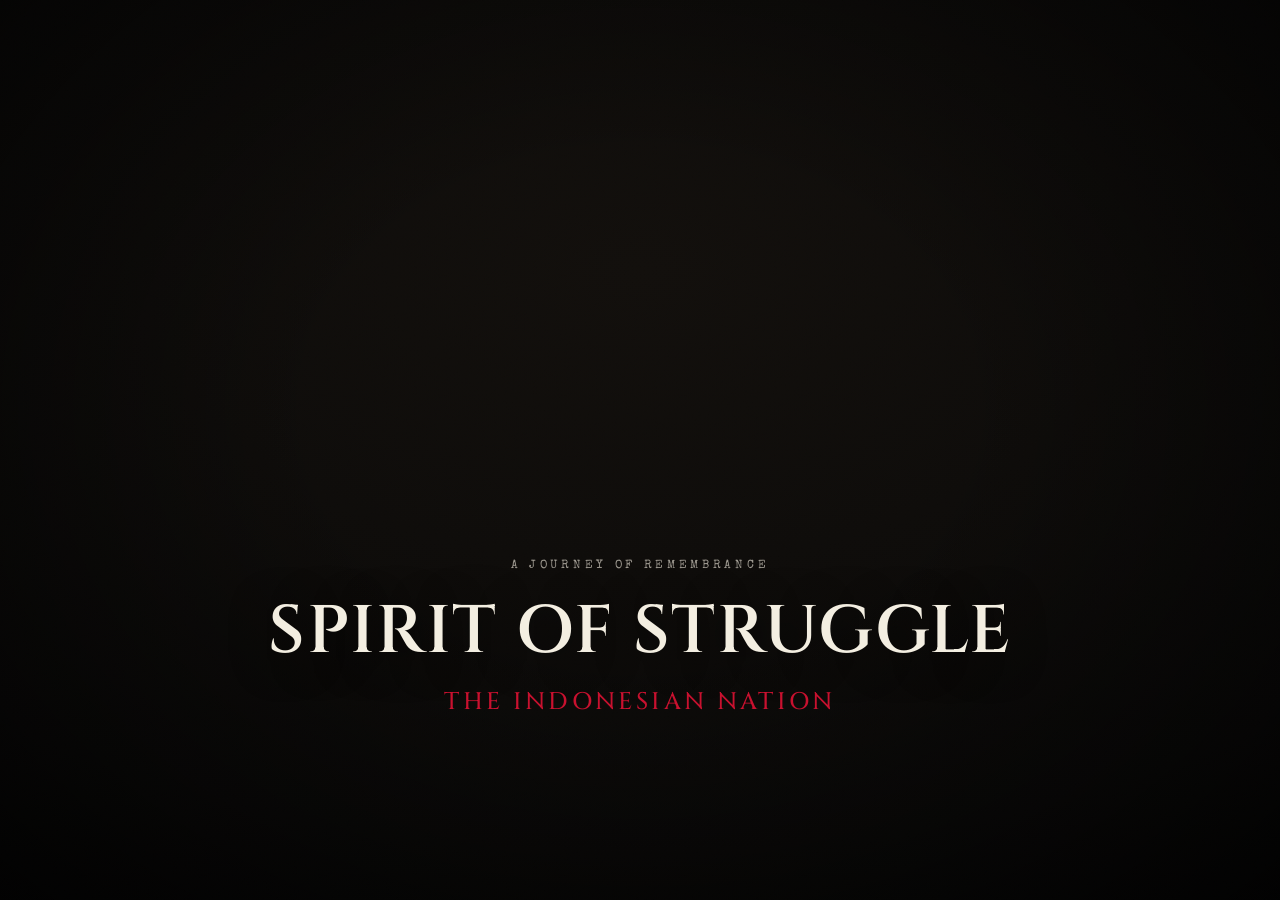
==== commit f8982a89: "Add files via upload" ====
--- a/index.html
+++ b/index.html
@@ -24,7 +24,6 @@
         <p class="title-accent" data-i18n="e1_accent">Bangsa Indonesia</p>
       </div>
       <p class="e1-hint" id="e1Hint" data-i18n="e1_hint">Tekan spasi atau klik untuk melanjutkan</p>
-      <button type="button" id="e1Hit" class="e1-hit" aria-label="Continue"></button>
     </section>
 
     <!-- ENTRANCE 2 -->
@@ -36,7 +35,7 @@
         <div class="credits-divider"></div>
         <h2 data-i18n="e2_heading">Dibuat untuk Hackathon</h2>
         <p class="maker" data-i18n="e2_maker">— Nama Pembuat —</p>
-        <button class="btn btn--primary" id="ctaContinue" data-i18n="e2_cta">Lanjutkan</button>
+        <button type="button" class="btn btn--primary" id="ctaContinue" data-i18n="e2_cta" onclick="window.__pjGoMode&&window.__pjGoMode(event)">Lanjutkan</button>
       </div>
     </section>
 
@@ -48,13 +47,13 @@
         <p class="eyebrow" data-i18n="mode_title">Pilih Mode</p>
         <p class="mode-sub" data-i18n="mode_sub">Bagaimana kamu ingin menempuh perjalanan ini?</p>
         <div class="mode-cards">
-          <button type="button" class="mode-card" id="btnModeLearn">
+          <button type="button" class="mode-card" id="btnModeLearn" onclick="window.__pjGoLearn&&window.__pjGoLearn(event)">
             <span class="mode-card__tag">01</span>
             <span class="mode-card__title" data-i18n="mode_learn_title">Mode Belajar</span>
             <span class="mode-card__desc" data-i18n="mode_learn_desc">Pelajari sejarah kemerdekaan secara mendalam melalui artikel lengkap setiap babak perjuangan.</span>
             <span class="mode-card__cta" data-i18n="mode_learn_cta">Mulai Belajar</span>
           </button>
-          <button type="button" class="mode-card mode-card--game" id="btnModeGame">
+          <button type="button" class="mode-card mode-card--game" id="btnModeGame" onclick="window.__pjGoGame&&window.__pjGoGame(event)">
             <span class="mode-card__tag">02</span>
             <span class="mode-card__title" data-i18n="mode_game_title">Mode Game</span>
             <span class="mode-card__desc" data-i18n="mode_game_desc">Jelajahi peta perjuangan, selesaikan misi, dan rasakan garis besar sejarah lewat pengalaman interaktif.</span>
--- a/style.css
+++ b/style.css
@@ -1,3 +1,4 @@
+/* PERJUANGAN style.css v2.2 — mode select + learn + i18n */
 /* ==========================================================================
    PERJUANGAN — style.css
    Design tokens
@@ -1156,3 +1157,373 @@
   .progress-track { display: none; }
   .btn--ghost#resetBtn { padding: 0.6rem 0.9rem; font-size: 0.66rem; }
 }
+
+/* -------------------------------------------------------------------- */
+/* Language switcher                                                      */
+/* -------------------------------------------------------------------- */
+.lang-switch {
+  position: absolute;
+  top: 1.1rem;
+  right: 1.2rem;
+  z-index: 30;
+  background: transparent;
+  border: 1px solid var(--line);
+  color: var(--parch-dim);
+  font-family: var(--font-mono);
+  font-size: 0.72rem;
+  letter-spacing: 0.12em;
+  padding: 0.45rem 0.75rem;
+  border-radius: 2px;
+  cursor: pointer;
+  transition: all 0.2s ease;
+  -webkit-tap-highlight-color: transparent;
+}
+.lang-switch:hover {
+  border-color: var(--gold);
+  color: var(--parch);
+}
+.lang-switch--inline {
+  position: static;
+  padding: 0.4rem 0.65rem;
+}
+
+/* -------------------------------------------------------------------- */
+/* Mode select                                                            */
+/* -------------------------------------------------------------------- */
+.mode-select {
+  text-align: center;
+  max-width: 820px;
+  padding: 1.5rem;
+  width: 100%;
+}
+.mode-sub {
+  font-size: 0.95rem;
+  color: var(--parch-dim);
+  margin: 0 0 2.2rem;
+}
+.mode-cards {
+  display: grid;
+  grid-template-columns: 1fr 1fr;
+  gap: 1.2rem;
+}
+@media (max-width: 640px) {
+  .mode-cards { grid-template-columns: 1fr; }
+}
+.mode-card {
+  all: unset;
+  box-sizing: border-box;
+  text-align: left;
+  background: linear-gradient(180deg, #18140f, #120f0c) !important;
+  border: 1px solid rgba(201, 162, 39, 0.22) !important;
+  border-radius: 4px;
+  padding: 1.6rem 1.4rem 1.4rem !important;
+  color: #f3eee1 !important;
+  cursor: pointer;
+  transition: border-color 0.3s ease, transform 0.3s ease, box-shadow 0.3s ease;
+  display: flex !important;
+  flex-direction: column !important;
+  gap: 0.55rem;
+  -webkit-tap-highlight-color: transparent;
+  touch-action: manipulation;
+  width: 100%;
+  font-family: inherit;
+}
+.mode-card:hover {
+  border-color: #c9a227 !important;
+  transform: translateY(-3px);
+  box-shadow: 0 16px 40px rgba(0,0,0,0.45);
+}
+.mode-card--game:hover {
+  border-color: #c8102e !important;
+}
+.mode-card__tag {
+  display: block;
+  font-family: "Special Elite", "Courier New", monospace;
+  font-size: 0.65rem;
+  letter-spacing: 0.14em;
+  color: #eac873;
+}
+.mode-card__title {
+  display: block;
+  font-family: "Cinzel", Georgia, serif;
+  font-size: 1.35rem;
+  color: #f3eee1;
+  line-height: 1.25;
+}
+.mode-card__desc {
+  display: block;
+  font-size: 0.88rem;
+  line-height: 1.55;
+  color: rgba(243, 238, 225, 0.62);
+  flex: 1;
+  white-space: normal;
+}
+.mode-card__cta {
+  display: block;
+  font-family: "Special Elite", "Courier New", monospace;
+  font-size: 0.72rem;
+  letter-spacing: 0.12em;
+  text-transform: uppercase;
+  color: #eac873;
+  margin-top: 0.6rem;
+}
+.mode-card--game .mode-card__cta { color: #c8102e; }
+
+#modeSelect .mode-select {
+  position: relative;
+  z-index: 2;
+}
+#modeSelect .mode-cards {
+  display: grid !important;
+  grid-template-columns: 1fr 1fr;
+  gap: 1.2rem;
+  width: 100%;
+}
+@media (max-width: 640px) {
+  #modeSelect .mode-cards { grid-template-columns: 1fr !important; }
+}
+
+/* -------------------------------------------------------------------- */
+/* Learn mode                                                             */
+/* -------------------------------------------------------------------- */
+#learnMode {
+  align-items: stretch;
+  justify-content: flex-start;
+  padding: 0;
+}
+.learn-body {
+  position: relative;
+  flex: 1;
+  display: flex;
+  overflow: hidden;
+}
+.learn-list-wrap {
+  flex: 1;
+  overflow-y: auto;
+  padding: 1.5rem 1.6rem 2rem;
+}
+.learn-list {
+  max-width: 640px;
+  margin: 0 auto;
+  display: flex;
+  flex-direction: column;
+  gap: 0.6rem;
+}
+.learn-item {
+  display: flex;
+  align-items: center;
+  gap: 1rem;
+  width: 100%;
+  text-align: left;
+  background: linear-gradient(180deg, var(--panel), var(--ink-2));
+  border: 1px solid var(--line);
+  border-radius: 4px;
+  padding: 1rem 1.1rem;
+  color: var(--parch);
+  cursor: pointer;
+  transition: all 0.25s ease;
+  -webkit-tap-highlight-color: transparent;
+}
+.learn-item:hover,
+.learn-item.is-active {
+  border-color: var(--gold);
+}
+.learn-item.is-read {
+  border-color: rgba(76, 175, 106, 0.35);
+}
+.learn-item__order {
+  font-family: var(--font-mono);
+  font-size: 0.75rem;
+  color: var(--gold-bright);
+  min-width: 1.8rem;
+}
+.learn-item__body {
+  flex: 1;
+  display: flex;
+  flex-direction: column;
+  gap: 0.15rem;
+}
+.learn-item__title {
+  font-family: var(--font-display);
+  font-size: 1.05rem;
+}
+.learn-item__date {
+  font-family: var(--font-mono);
+  font-size: 0.68rem;
+  color: var(--parch-faint);
+}
+.learn-item__status {
+  color: #4caf6a;
+  font-size: 1rem;
+  min-width: 1.2rem;
+  text-align: center;
+}
+
+.learn-article-wrap {
+  position: absolute;
+  top: 0; right: 0; bottom: 0;
+  width: min(520px, 100%);
+  background: linear-gradient(180deg, var(--panel), var(--ink-2));
+  border-left: 1px solid var(--line);
+  transform: translateX(100%);
+  transition: transform 0.4s var(--ease-cinema);
+  z-index: 20;
+  overflow: hidden;
+  box-shadow: -20px 0 60px rgba(0,0,0,0.4);
+}
+.learn-article-wrap.is-open {
+  transform: translateX(0);
+}
+.learn-article {
+  height: 100%;
+  overflow-y: auto;
+  padding: 2rem 1.7rem 3rem;
+}
+.learn-lead {
+  font-size: 1.02rem;
+  line-height: 1.65;
+  color: var(--parch);
+  margin: 0 0 1.6rem;
+  font-style: italic;
+  border-left: 2px solid var(--gold);
+  padding-left: 1rem;
+}
+.learn-sec {
+  margin-bottom: 1.5rem;
+}
+.learn-sec h3 {
+  font-family: var(--font-display);
+  font-size: 1.05rem;
+  color: var(--gold-bright);
+  margin: 0 0 0.5rem;
+}
+.learn-sec p {
+  font-size: 0.92rem;
+  line-height: 1.7;
+  color: var(--parch-dim);
+  margin: 0;
+}
+.learn-actions {
+  display: flex;
+  flex-wrap: wrap;
+  gap: 0.6rem;
+  margin-top: 2rem;
+  padding-top: 1.2rem;
+  border-top: 1px solid var(--line);
+}
+.learn-actions .btn {
+  flex: 1;
+  min-width: 120px;
+  text-align: center;
+  justify-content: center;
+}
+
+@media (max-width: 720px) {
+  .learn-article-wrap {
+    width: 100%;
+    border-left: none;
+    border-top: 1px solid var(--line);
+    border-radius: 16px 16px 0 0;
+    top: auto;
+    height: 82vh;
+    transform: translateY(100%);
+  }
+  .learn-article-wrap.is-open {
+    transform: translateY(0);
+  }
+  .header-right {
+    flex-wrap: wrap;
+    justify-content: flex-end;
+    gap: 0.5rem;
+  }
+}
+
+
+/* Mode select — ensure visible & interactive when active */
+#modeSelect.is-active {
+  opacity: 1;
+  pointer-events: auto;
+  z-index: 10;
+}
+#modeSelect .mode-select {
+  max-width: 860px;
+  width: min(860px, 94vw);
+  margin: 0 auto;
+}
+#modeSelect .mode-cards {
+  display: grid !important;
+  grid-template-columns: repeat(2, minmax(0, 1fr));
+  gap: 1.25rem;
+  width: 100%;
+}
+@media (max-width: 640px) {
+  #modeSelect .mode-cards {
+    grid-template-columns: 1fr !important;
+  }
+}
+
+
+/* ==========================================================================
+   CRITICAL: inactive screens must never steal clicks
+   ========================================================================== */
+.screen[hidden],
+.screen:not(.is-active) {
+  display: none !important;
+  pointer-events: none !important;
+  visibility: hidden !important;
+}
+.screen.is-active {
+  display: flex !important;
+  pointer-events: auto !important;
+  visibility: visible !important;
+  opacity: 1;
+}
+/* entrance1 opacity overrides must not keep it interactive when inactive */
+#entrance1:not(.is-active) {
+  opacity: 0 !important;
+  pointer-events: none !important;
+  display: none !important;
+}
+#entrance1.is-active {
+  display: flex !important;
+  pointer-events: auto !important;
+}
+#e1Hit:disabled,
+#entrance1:not(.is-active) #e1Hit {
+  pointer-events: none !important;
+  display: none !important;
+}
+/* CTA on entrance 2 must be clickable */
+#entrance2 .credits,
+#entrance2 #ctaContinue {
+  position: relative;
+  z-index: 5;
+  pointer-events: auto !important;
+}
+#ctaContinue {
+  cursor: pointer;
+}
+
+
+/* Force interactive controls */
+#ctaContinue,
+#btnModeLearn,
+#btnModeGame,
+.btn.btn--primary {
+  pointer-events: auto !important;
+  cursor: pointer !important;
+  position: relative;
+  z-index: 40 !important;
+}
+#entrance2.is-active,
+#modeSelect.is-active {
+  z-index: 20 !important;
+  pointer-events: auto !important;
+}
+#entrance2 .credits {
+  position: relative;
+  z-index: 30;
+  pointer-events: auto !important;
+}
+/* Hide e1-hit if leftover in old caches */
+.e1-hit { display: none !important; pointer-events: none !important; }
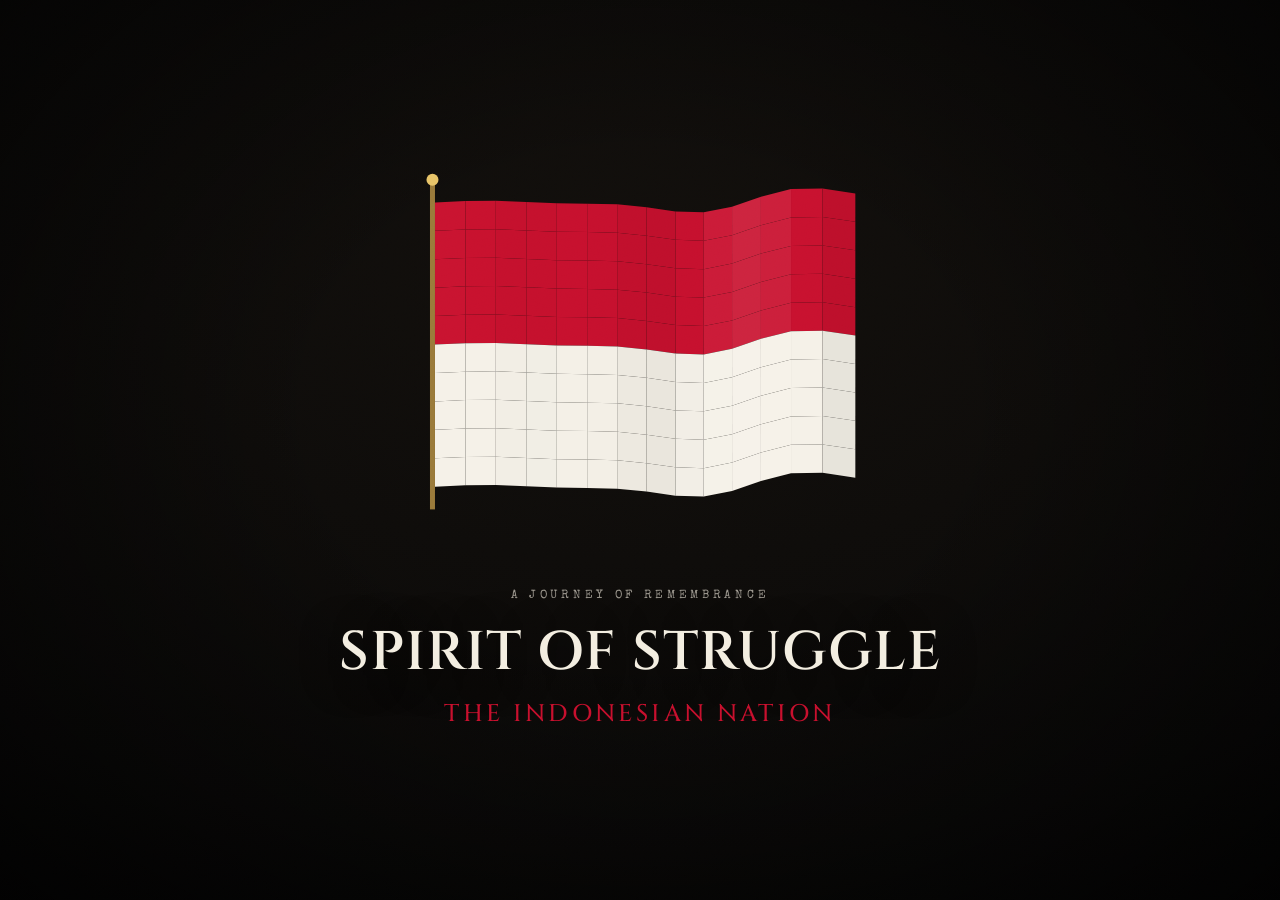
==== commit 17de2b0b: "Update index.html" ====
--- a/index.html
+++ b/index.html
@@ -34,7 +34,7 @@
         <p class="eyebrow" data-i18n="e2_eyebrow">Road to Merdeka</p>
         <div class="credits-divider"></div>
         <h2 data-i18n="e2_heading">Dibuat untuk Hackathon</h2>
-        <p class="maker" data-i18n="e2_maker">— Nama Pembuat —</p>
+        <p class="maker" data-i18n="e2_maker">— MEATLOVER TEAM —</p>
         <button type="button" class="btn btn--primary" id="ctaContinue" data-i18n="e2_cta" onclick="window.__pjGoMode&&window.__pjGoMode(event)">Lanjutkan</button>
       </div>
     </section>
@@ -177,6 +177,7 @@
   <script src="data.js"></script>
   <script src="modal.js"></script>
   <script src="stage-sumpah-pemuda.js"></script>
+  <script src="stage-rengasdengklok.js"></script>
   <script src="flag.js"></script>
   <script src="map.js"></script>
   <script src="learn.js"></script>
--- a/style.css
+++ b/style.css
@@ -130,22 +130,29 @@
 .flag-wrap {
   pointer-events: none;
   position: relative;
-  width: min(78vw, 640px);
-  height: min(42vw, 340px);
+  flex-shrink: 0;
+  width: min(70vw, 520px);
+  height: min(52vw, 390px);
+  max-width: 520px;
+  max-height: 390px;
+  min-width: 220px;
+  min-height: 165px;
   opacity: 0;
-  transform: scale(0.94);
-  transition: opacity 1.1s var(--ease-cinema), transform 1.1s var(--ease-cinema);
+  transform: scale(0.96);
+  transition: opacity 0.9s ease, transform 0.9s ease;
+  margin-bottom: 0.25rem;
 }
 .flag-wrap.is-in {
-  opacity: 1;
+  opacity: 1 !important;
   transform: scale(1);
 }
 #flagCanvas {
-  pointer-events: none; /* clicks/touches must reach #entrance1 */
+  pointer-events: none;
   position: absolute;
   inset: 0;
-  width: 100%;
-  height: 100%;
+  width: 100% !important;
+  height: 100% !important;
+  display: block;
 }
 
 .e1-text {
@@ -170,7 +177,7 @@
 .title-display {
   font-family: var(--font-display);
   font-weight: 600;
-  font-size: clamp(2.1rem, 6vw, 4.2rem);
+  font-size: clamp(1.8rem, 5vw, 3.4rem);
   letter-spacing: 0.02em;
   margin: 0;
   color: var(--parch);
@@ -187,22 +194,48 @@
 }
 
 .e1-hint {
-  position: absolute;
-  bottom: 6vh;
+  position: fixed; /* viewport bottom — never overlaps title */
+  left: 0;
+  right: 0;
+  bottom: 28px;
+  top: auto;
+  width: 100%;
+  margin: 0;
+  padding: 0 1rem;
+  text-align: center;
+  z-index: 20;
+  pointer-events: none;
   font-family: var(--font-mono);
   font-size: 0.78rem;
   letter-spacing: 0.08em;
   color: var(--parch-faint);
   opacity: 0;
   transition: opacity 1s ease;
+  animation: none;
+}
+.e1-hint.is-in {
+  opacity: 0.75;
   animation: hintPulse 2.6s ease-in-out infinite;
 }
-.e1-hint.is-in {
-  opacity: 1;
+/* Hide hint when not on entrance 1 */
+#entrance1:not(.is-active) .e1-hint,
+#entrance1[hidden] .e1-hint {
+  display: none !important;
+  opacity: 0 !important;
 }
 @keyframes hintPulse {
   0%, 100% { opacity: 0.55; }
   50% { opacity: 1; }
+}
+
+/* Keep title block clear of the bottom hint */
+.e1-text {
+  position: relative;
+  z-index: 2;
+  padding-bottom: 0.5rem;
+}
+.title-accent {
+  margin-bottom: 0.25rem;
 }
 
 /* -------------------------------------------------------------------- */
@@ -1150,7 +1183,7 @@
 /* Small screens — entrance text scaling                                  */
 /* -------------------------------------------------------------------- */
 @media (max-width: 480px) {
-  .flag-wrap { width: 90vw; height: 48vw; }
+  .flag-wrap { width: min(88vw, 420px); height: min(66vw, 315px); }
   .map-header { padding: 0.8rem 1rem; }
   .brand-title { font-size: 0.92rem; }
   .header-right { gap: 0.6rem; }
